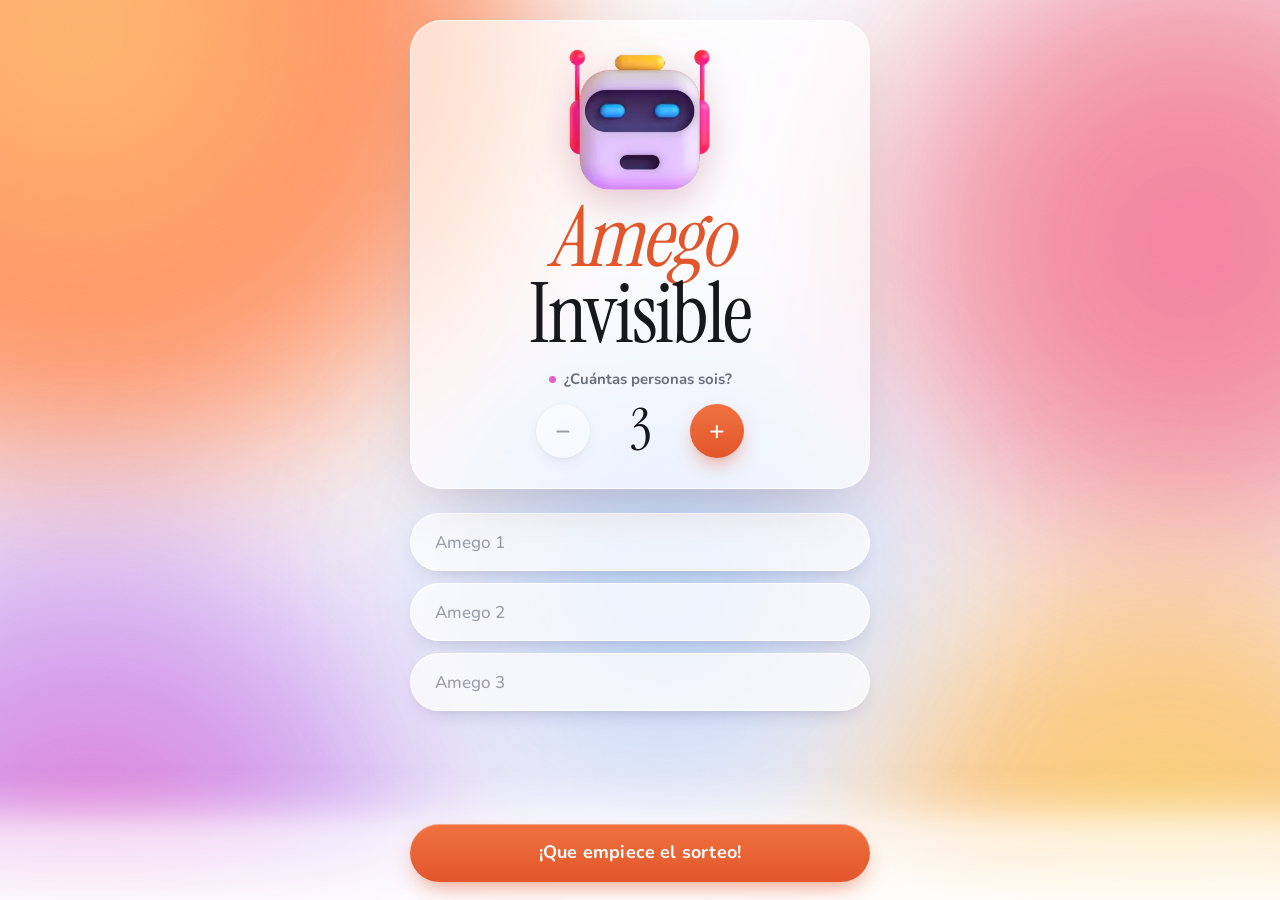
==== friend/index.html @ 46c5b3ec "Amego Invisible: el slider se activa un poco antes del final, etiqueta 'Desliza para descubrir' y da" ====
<!doctype html>
<html lang="es">
<head>
<meta charset="utf-8">
<meta name="viewport" content="width=device-width, initial-scale=1, viewport-fit=cover">
<meta name="theme-color" content="#f8f9fc">
<meta name="robots" content="noindex">
<title>Amego Invisible</title>
<link rel="icon" type="image/png" href="[data-uri]">
<link rel="apple-touch-icon" href="apple-touch-icon.png">
<style>
  /* Fuentes incrustadas: Instrument Serif (titulares) y Nunito (texto), licencia OFL */
@font-face{font-family:"Instrument Serif";font-style:normal;font-weight:400;font-display:swap;src:url([data-uri]) format("woff2");unicode-range:U+0000-00FF,U+0131,U+0152-0153,U+02BB-02BC,U+02C6,U+02DA,U+02DC,U+0304,U+0308,U+0329,U+2000-206F,U+20AC,U+2122,U+2191,U+2193,U+2212,U+2215,U+FEFF,U+FFFD}
@font-face{font-family:"Nunito";font-style:normal;font-weight:200 1000;font-display:swap;src:url([data-uri]) format("woff2");unicode-range:U+0000-00FF,U+0131,U+0152-0153,U+02BB-02BC,U+02C6,U+02DA,U+02DC,U+0304,U+0308,U+0329,U+2000-206F,U+20AC,U+2122,U+2191,U+2193,U+2212,U+2215,U+FEFF,U+FFFD}

  :root {
    --bg: #f8f9fc;
    --ink: #17181c;
    --muted: #6b6f7b;
    --line: #e4e6ee;
    --accent: #e2562b;        /* naranja coral: acción principal */
    --accent-2: #f0723f;
    --pink: #e45fc8;
    --display: "Instrument Serif", "Iowan Old Style", "Palatino Linotype", Georgia, serif;
    --font: "Nunito", -apple-system, BlinkMacSystemFont, "Segoe UI", Roboto, Arial, sans-serif;
    --glass: rgba(255,255,255,.66);
  }
  * { box-sizing: border-box; -webkit-tap-highlight-color: transparent; }
  html, body { margin: 0; height: 100%; }
  body {
    background: var(--bg); color: var(--ink);
    font-family: var(--font); font-size: 17px; line-height: 1.4;
    -webkit-font-smoothing: antialiased;
    -webkit-user-select: none; user-select: none; overscroll-behavior: none;
  }
  input { -webkit-user-select: text; user-select: text; }

  /* ---------- Aurora: degradados que se mueven despacio ---------- */
  .aurora { position: fixed; inset: 0; z-index: 0; overflow: hidden; pointer-events: none; background: var(--bg); }
  .blob { position: absolute; border-radius: 50%; filter: blur(70px); opacity: .85; will-change: transform; }
  .b1 { width: 70vmax; height: 70vmax; left: -22vmax; top: -26vmax; background: radial-gradient(circle at 40% 40%, #ffb457 0%, #ff7a45 45%, rgba(255,122,69,0) 70%); animation: drift1 26s ease-in-out infinite alternate; }
  .b2 { width: 62vmax; height: 62vmax; right: -24vmax; top: -12vmax; background: radial-gradient(circle at 50% 50%, #f65f87 0%, #f08a9a 40%, rgba(240,138,154,0) 70%); animation: drift2 32s ease-in-out infinite alternate; }
  .b3 { width: 66vmax; height: 66vmax; left: -26vmax; bottom: -30vmax; background: radial-gradient(circle at 50% 50%, #e45fc8 0%, #c79bf0 42%, rgba(199,155,240,0) 70%); animation: drift3 29s ease-in-out infinite alternate; }
  .b4 { width: 58vmax; height: 58vmax; right: -20vmax; bottom: -26vmax; background: radial-gradient(circle at 50% 50%, #f9d65c 0%, #fbb86a 40%, rgba(251,184,106,0) 70%); animation: drift4 35s ease-in-out infinite alternate; }
  .b5 { width: 48vmax; height: 48vmax; left: 28vw; top: 30vh; background: radial-gradient(circle at 50% 50%, rgba(143,193,242,.9) 0%, rgba(185,195,240,.55) 45%, rgba(185,195,240,0) 70%); animation: drift5 38s ease-in-out infinite alternate; }
  @keyframes drift1 { to { transform: translate(14vmax, 10vmax) scale(1.12) rotate(20deg); } }
  @keyframes drift2 { to { transform: translate(-16vmax, 14vmax) scale(.92) rotate(-25deg); } }
  @keyframes drift3 { to { transform: translate(18vmax, -12vmax) scale(1.1) rotate(30deg); } }
  @keyframes drift4 { to { transform: translate(-14vmax, -16vmax) scale(1.15) rotate(-18deg); } }
  @keyframes drift5 { 0% { transform: translate(-10vmax, -6vmax) scale(.9); } 100% { transform: translate(14vmax, 12vmax) scale(1.2); } }
  .grain { position: absolute; inset: 0; opacity: .22; mix-blend-mode: soft-light;
    background-image: url("data:image/svg+xml,%3Csvg xmlns='http://www.w3.org/2000/svg' width='180' height='180'%3E%3Cfilter id='n'%3E%3CfeTurbulence type='fractalNoise' baseFrequency='.9' numOctaves='2' stitchTiles='stitch'/%3E%3C/filter%3E%3Crect width='100%25' height='100%25' filter='url(%23n)'/%3E%3C/svg%3E"); }

  main {
    position: relative; z-index: 1;
    min-height: 100vh; min-height: 100dvh;
    display: flex; align-items: center; justify-content: center;
    padding: max(20px, env(safe-area-inset-top)) max(16px, env(safe-area-inset-right))
             max(20px, env(safe-area-inset-bottom)) max(16px, env(safe-area-inset-left));
  }
  main.top { align-items: flex-start; }
  .screen {
    width: 100%; max-width: 460px;
    display: flex; flex-direction: column; gap: 18px;
    animation: enter .45s ease both;
  }
  .screen[hidden] { display: none; }
  .center { text-align: center; align-items: center; }
  /* tarjeta de cristal que deja ver la aurora */
  #s-turn, #s-reveal, #s-done, #s-setup > .head {
    background: var(--glass); backdrop-filter: blur(22px) saturate(1.3); -webkit-backdrop-filter: blur(22px) saturate(1.3);
    border: 1px solid rgba(255,255,255,.85); border-radius: 32px;
    box-shadow: 0 20px 60px -24px rgba(120, 60, 60, .35);
    padding: 28px 22px;
  }
  #s-reveal { padding: 0; background: none; border: 0; box-shadow: none; backdrop-filter: none; -webkit-backdrop-filter: none; }
  #s-reveal > .screen { background: var(--glass); backdrop-filter: blur(22px) saturate(1.3); -webkit-backdrop-filter: blur(22px) saturate(1.3);
    border: 1px solid rgba(255,255,255,.85); border-radius: 32px; box-shadow: 0 20px 60px -24px rgba(120, 60, 60, .35); padding: 28px 22px; }
  #s-setup { padding-bottom: 130px; }
  #s-setup > .head { display: flex; flex-direction: column; align-items: center; gap: 12px; text-align: center; }
  @keyframes enter { from { opacity: 0; transform: translateY(12px); } to { opacity: 1; transform: none; } }

  h1, h2 { font-family: var(--display); font-weight: 400; margin: 0; letter-spacing: -.025em; overflow-wrap: anywhere; }
  h1 { font-size: clamp(54px, 17vw, 84px); line-height: .9; }
  h1 .hl { color: var(--accent); font-style: italic; }
  h1 > span { display: block; }
  /* Efecto glitch del titular (port del componente «Glitch Text», MIT) */
  .gl-wrap { position: relative; display: inline-grid; }
  .gl-layer { grid-area: 1 / 1; display: grid; }
  .gl-layer > span { grid-area: 1 / 1; }
  .gl-ghost { opacity: 0; pointer-events: none; user-select: none; }
  .sr-only { position: absolute; width: 1px; height: 1px; padding: 0; margin: -1px; overflow: hidden; clip: rect(0,0,0,0); white-space: nowrap; border: 0; }
  h2 { font-size: clamp(36px, 11vw, 52px); line-height: .98; }
  p { margin: 0; color: var(--muted); font-weight: 500; }
  .big-emoji { font-size: 60px; line-height: 1; }

  .mascot {
    width: clamp(120px, 34vw, 160px); height: auto; margin-bottom: -2px;
    pointer-events: none; -webkit-user-drag: none;
    filter: drop-shadow(0 14px 18px rgba(160, 50, 90, .25));
    animation: bob 3.2s ease-in-out infinite;
  }
  @keyframes bob { 0%, 100% { transform: translateY(0) rotate(-1.5deg); } 50% { transform: translateY(-6px) rotate(1.5deg); } }

  .turn-count { margin-top: -6px; font-size: 13px; font-weight: 600; letter-spacing: .04em; color: #9a9eab; }
  #turn-title strong { font-weight: 400; -webkit-text-stroke: .035em currentColor; }
  #turn-text strong { font-weight: 800; color: var(--ink); }
  /* Slider «desliza para descubrir» */
  .slide {
    --knob: 54px; --pad: 6px;
    position: relative; width: 100%; min-height: calc(var(--knob) + var(--pad) * 2); overflow: hidden;
    border-radius: 999px; user-select: none; -webkit-user-select: none;
    background: linear-gradient(180deg, var(--accent-2), var(--accent));
    box-shadow: 0 10px 24px -8px rgba(226, 86, 43, .65), inset 0 1px 0 rgba(255,255,255,.35);
    display: flex; align-items: center;
  }
  .slide-fill { position: absolute; left: 0; top: 0; bottom: 0; width: 0; border-radius: 999px; background: rgba(255,255,255,.22); pointer-events: none; }
  .slide-label {
    position: relative; flex: 1; text-align: center; color: #fff; font-weight: 700; font-size: 17px; line-height: 1.2;
    padding: 12px 18px 12px calc(var(--knob) + var(--pad) * 2 + 4px); pointer-events: none; overflow-wrap: anywhere;
  }
    .slide-label { padding-right: 62px; }
  /* flecha que se «dibuja» de izquierda a derecha, tipo cortinilla */
  .slide-arrow { position: absolute; right: 22px; top: 50%; margin-top: -8px; width: 30px; height: 16px; color: #fff; pointer-events: none; }
  .slide-arrow svg { display: block; animation: wipe 2s cubic-bezier(.65, 0, .35, 1) infinite; }
  @keyframes wipe {
    0%   { clip-path: inset(0 100% 0 0); }
    45%  { clip-path: inset(0 0 0 0); }
    72%  { clip-path: inset(0 0 0 0); }
    100% { clip-path: inset(0 0 0 100%); }
  }
  .slide.light { background: #fff; box-shadow: 0 10px 24px -12px rgba(30,30,60,.4), 0 0 0 1px rgba(255,255,255,.9); }
  .slide.light .slide-label { color: var(--ink); }
  .slide.light .slide-arrow { color: var(--accent); }
  .slide.light .slide-fill { background: rgba(226, 86, 43, .14); }
  .slide.light .slide-knob { background: linear-gradient(180deg, var(--accent-2), var(--accent)); box-shadow: 0 6px 14px -4px rgba(226, 86, 43, .6); }
  .slide-knob {
    position: absolute; left: var(--pad); top: var(--pad); width: var(--knob); height: var(--knob);
    border: 0; border-radius: 50%; background: rgba(255, 255, 255, .5); font-size: 28px; line-height: 1; padding: 0;
    display: flex; align-items: center; justify-content: center; cursor: grab; touch-action: none;
    box-shadow: 0 4px 12px -2px rgba(120, 40, 20, .45);
  }
  .slide.dragging .slide-knob { cursor: grabbing; }
  .slide-knob:focus-visible { outline: 3px solid #fff; outline-offset: 2px; }
  .slide-knob:disabled { opacity: .6; cursor: default; }
  .slide-knob.nudge { animation: nudge .5s ease; }
  @keyframes nudge { 0%, 100% { transform: translateX(0); } 40% { transform: translateX(18px); } }
  .kicker {
    display: inline-flex; align-items: center; gap: 8px; padding: 7px 16px;
    font-size: 14px; font-weight: 700; letter-spacing: .02em;
    color: var(--accent); background: rgba(255,255,255,.7);
    border: 1.5px solid var(--accent); border-radius: 999px;
  }
  .kicker::before { content: ""; width: 7px; height: 7px; border-radius: 50%; background: var(--accent); }

  .btn {
    appearance: none; border: 0; cursor: pointer; width: 100%;
    min-height: 58px; padding: 14px 26px; border-radius: 999px;
    background: linear-gradient(180deg, var(--accent-2), var(--accent)); color: #fff;
    font: inherit; font-weight: 700; font-size: 18px; letter-spacing: .01em;
    box-shadow: 0 10px 24px -8px rgba(226, 86, 43, .65), inset 0 1px 0 rgba(255,255,255,.35);
    transition: transform .15s ease, box-shadow .15s ease, opacity .2s ease;
    overflow-wrap: anywhere;
  }
  .btn:active { transform: scale(.97); box-shadow: 0 4px 12px -6px rgba(226, 86, 43, .7); }
  .btn:disabled { opacity: .55; cursor: default; transform: none; }
  .btn.dark { background: #fff; color: var(--ink); box-shadow: 0 10px 24px -12px rgba(30,30,60,.4); }

  /* Cabecera: selector de personas */
  .count-label { margin-top: 6px; font-size: 15px; font-weight: 700; color: var(--muted); display: inline-flex; align-items: center; gap: 8px; }
  .count-label::before { content: ""; width: 7px; height: 7px; border-radius: 50%; background: var(--pink); }
  .ctrl { display: flex; align-items: center; justify-content: center; gap: 22px; }
  .ctrl button {
    width: 54px; height: 54px; border-radius: 50%; border: 0; cursor: pointer;
    background: #fff; color: var(--ink); font: inherit; font-size: 26px; font-weight: 600; line-height: 1;
    box-shadow: 0 8px 20px -10px rgba(30,30,60,.45), 0 0 0 1px var(--line);
    transition: transform .12s, box-shadow .12s, opacity .2s;
  }
  .ctrl button#plus { background: linear-gradient(180deg, var(--accent-2), var(--accent)); color: #fff; box-shadow: 0 10px 22px -8px rgba(226,86,43,.7); }
  .ctrl button:active { transform: scale(.92); }
  .ctrl button:disabled { opacity: .4; }
  .ctrl output { min-width: 56px; text-align: center; font-family: var(--display); font-size: 58px; line-height: 1; letter-spacing: -.02em; }

  .names { margin-top: 6px; display: flex; flex-direction: column; gap: 12px; }
  .names input {
    width: 100%; height: 58px; padding: 0 24px;
    border: 1.5px solid rgba(255,255,255,.9); border-radius: 999px;
    background: rgba(255,255,255,.72); color: var(--ink); font: inherit; font-size: 17px; font-weight: 600;
    box-shadow: 0 8px 22px -14px rgba(60,40,90,.45);
    outline: none; transition: box-shadow .2s, border-color .2s, background .2s;
  }
  .names input::placeholder { color: #9a9eab; font-weight: 500; }
  .names input:focus { background: #fff; border-color: var(--accent); box-shadow: 0 0 0 4px rgba(226,86,43,.16), 0 10px 26px -14px rgba(226,86,43,.5); }
  .names input.bad { border-color: #e23d5a; box-shadow: 0 0 0 4px rgba(226,61,90,.16); }
  .error { min-height: 22px; color: #d63a55; font-size: 15px; font-weight: 700; text-align: center; text-shadow: 0 1px 8px rgba(255,255,255,.9); }

  .dock {
    position: fixed; left: 0; right: 0; bottom: 0; z-index: 5;
    display: flex; flex-direction: column; align-items: center; gap: 6px;
    padding: 44px max(16px, env(safe-area-inset-right)) max(18px, env(safe-area-inset-bottom)) max(16px, env(safe-area-inset-left));
    pointer-events: none;
  }
  /* fondo blanco fundido, discreto, detrás del botón */
  .dock::before {
    content: ""; position: absolute; inset: 0; z-index: -1; pointer-events: none;
    background: linear-gradient(to top, rgba(248,249,252,.94) 0%, rgba(248,249,252,.8) 38%, rgba(248,249,252,0) 100%);
    -webkit-backdrop-filter: blur(10px); backdrop-filter: blur(10px);
    -webkit-mask-image: linear-gradient(to top, #000 45%, transparent 100%); mask-image: linear-gradient(to top, #000 45%, transparent 100%);
  }
  .dock[hidden] { display: none; }
  /* Fondo blanco fundido, discreto, detrás del botón fijo */
  .dock { padding-top: 34px; }
  .dock::before {
    content: ""; position: absolute; inset: 0; z-index: -1; pointer-events: none;
    background: linear-gradient(to top, rgba(255,255,255,.92) 0%, rgba(255,255,255,.7) 45%, rgba(255,255,255,0) 100%);
    -webkit-backdrop-filter: blur(8px); backdrop-filter: blur(8px);
    -webkit-mask-image: linear-gradient(to top, #000 55%, transparent 100%); mask-image: linear-gradient(to top, #000 55%, transparent 100%);
  }
  .dock > * { pointer-events: auto; width: 100%; max-width: 460px; }

  /* Dado y resultado */
  .dice { font-size: 84px; line-height: 1; display: inline-block; }
  .dice.roll { animation: roll .55s linear infinite; }
  @keyframes roll { 0% { transform: rotate(0) scale(1); } 50% { transform: rotate(180deg) scale(1.12); } 100% { transform: rotate(360deg) scale(1); } }
  .shuffle { font-family: var(--display); font-size: clamp(40px, 12vw, 56px); line-height: 1; color: var(--muted); min-height: 1.1em; overflow-wrap: anywhere; }
  .result-name {
    font-family: var(--display); font-weight: 400; letter-spacing: -.03em;
    font-size: clamp(64px, 21vw, 110px); line-height: .95;
    overflow-wrap: anywhere; padding: 10px 4px; width: 100%;
    background: linear-gradient(100deg, #ff7a45, #f65f87 45%, #c06bea); -webkit-background-clip: text; background-clip: text; -webkit-text-fill-color: transparent;
    animation: pop .6s cubic-bezier(.2, 1.3, .4, 1) both;
  }
  .result-name.long { font-size: clamp(48px, 15vw, 78px); }
  .result-name.xlong { font-size: clamp(36px, 11vw, 54px); }
  @keyframes pop { from { opacity: 0; transform: scale(.8); filter: blur(8px); } to { opacity: 1; transform: none; filter: none; } }
  #result-lead { color: var(--ink); font-size: 19px; font-weight: 500; }
  #result-lead strong { font-weight: 800; }
  .secret {
    display: inline-block; padding: 12px 20px; border-radius: 999px; font-weight: 700; color: #c23fa6;
    border: 1.5px solid var(--pink); background: rgba(255,255,255,.6);
  }

  .progress { display: flex; gap: 8px; justify-content: center; flex-wrap: wrap; }
  .progress i { width: 9px; height: 9px; border-radius: 50%; background: rgba(23,24,28,.14); }
  .progress i.on { background: var(--accent); }

  @media (min-width: 700px) { body { font-size: 18px; } }
  @media (max-height: 560px) { .big-emoji { font-size: 44px; } .dice { font-size: 60px; } .screen { gap: 12px; } }
  @media (prefers-reduced-motion: reduce) {
    .screen, .result-name { animation: none; }
    .blob, .mascot, .slide-knob.nudge, .slide-arrow svg { animation: none; }
    .dice.roll { animation-duration: 1.6s; }
  }
</style>

</head>
<body>
<div class="aurora" aria-hidden="true"><i class="blob b1"></i><i class="blob b2"></i><i class="blob b3"></i><i class="blob b4"></i><i class="blob b5"></i><div class="grain"></div></div>
<main>

  <!-- 1. Configuración -->
  <section id="s-setup" class="screen">
    <div class="head">
      <img class="mascot" id="mascot" alt="" width="255" height="225" src="[data-uri]" data-static="[data-uri]">
      <h1 id="title"><span class="w1 hl">Amego</span><span class="w2">Invisible</span></h1>
      <div class="count-label">¿Cuántas personas sois?</div>
      <div class="ctrl">
        <button type="button" id="minus" aria-label="Quitar un participante">−</button>
        <output id="count" aria-live="polite">3</output>
        <button type="button" id="plus" aria-label="Añadir un participante">+</button>
      </div>
    </div>

    <div id="form" class="screen" role="group" aria-label="Participantes" style="animation:none;max-width:none;gap:14px">
      <div class="names" id="names"></div>
    </div>
  </section>

  <!-- 2. Turno -->
  <section id="s-turn" class="screen center" hidden>
    <h2 id="turn-title"></h2>
    <p id="turn-text"></p>
    <div class="slide" id="roll" role="group" aria-label="Deslizar para descubrir">
      <div class="slide-fill"></div>
      <span class="slide-label" id="roll-label"></span>
      <span class="slide-arrow" aria-hidden="true"><svg viewBox="0 0 30 16" width="30" height="16" fill="none" stroke="currentColor" stroke-width="2.4" stroke-linecap="round" stroke-linejoin="round"><path d="M2 8h25M20 2l7 6-7 6"/></svg></span>
      <button type="button" class="slide-knob" id="knob" aria-label="Deslizar hacia la derecha para descubrir">🎲</button>
    </div>
    <div class="progress" id="progress" aria-hidden="true"></div>
    <div class="turn-count" id="turn-count"></div>
  </section>

  <!-- 3. Descubrimiento -->
  <section id="s-reveal" class="screen center" hidden>
    <div id="rolling" class="screen center" style="animation:none;max-width:none">
      <div class="dice roll">🎲</div>
      <div class="shuffle" id="shuffle" aria-hidden="true"></div>
    </div>
    <div id="result" class="screen center" style="animation:none;max-width:none" hidden>
      <p id="result-lead"></p>
      <div class="result-name" id="result-name"></div>
      <div class="secret">¡Es un secreto! 🤫 No se lo digas a nadie.</div>
      <div class="slide light" id="hide" role="group" aria-label="Deslizar para ocultar el resultado">
        <div class="slide-fill"></div>
        <span class="slide-label">Ocultar resultado</span>
        <span class="slide-arrow" aria-hidden="true"><svg viewBox="0 0 30 16" width="30" height="16" fill="none" stroke="currentColor" stroke-width="2.4" stroke-linecap="round" stroke-linejoin="round"><path d="M2 8h25M20 2l7 6-7 6"/></svg></span>
        <button type="button" class="slide-knob" id="knob-hide" aria-label="Deslizar hacia la derecha para ocultar el resultado">🔒</button>
      </div>
    </div>
  </section>

  <!-- 5. Fin -->
  <section id="s-done" class="screen center" hidden>
    <div class="big-emoji">🎉</div>
    <h2>¡Amego Invisible organizado!</h2>
    <p>Todos tienen ya a quién hacer su regalo.</p>
    <p>Ahora solo queda mantener el secreto y preparar los regalos.</p>
    <button class="btn" id="again" type="button">Crear otro sorteo</button>
  </section>

</main>

<!-- Botón fijo: fuera de las pantallas animadas para que position:fixed funcione -->
<div class="dock" id="dock">
  <div class="error" id="error" role="alert"></div>
  <button class="btn" type="button" id="go">¡Que empiece el sorteo!</button>
</div>

<script>
(() => {
  'use strict';

  /* <algo> */
  // Entero uniforme en [0, n) con crypto.getRandomValues (rejection sampling, sin sesgo de módulo).
  function randInt(n) {
    const buf = new Uint32Array(1);
    const limit = Math.floor(0x100000000 / n) * n;
    do { crypto.getRandomValues(buf); } while (buf[0] >= limit);
    return buf[0] % n;
  }
  // Fisher-Yates con aleatoriedad segura.
  function shuffle(arr) {
    for (let i = arr.length - 1; i > 0; i--) {
      const j = randInt(i + 1);
      [arr[i], arr[j]] = [arr[j], arr[i]];
    }
    return arr;
  }
  // Permutación sin puntos fijos, uniforme sobre todos los desarreglos:
  // se genera una permutación uniforme y se repite si alguien se queda consigo mismo (~e intentos de media).
  function derangement(n) {
    const p = Array.from({ length: n }, (_, i) => i);
    for (;;) {
      shuffle(p);
      if (p.every((v, i) => v !== i)) return p;
    }
  }
  /* </algo> */

  const $ = (id) => document.getElementById(id);
  const MIN = 3, MAX = 30, MAXLEN = 30;
  const screens = ['s-setup', 's-turn', 's-reveal', 's-done'];

  // Estado solo en memoria.
  let names = [];          // nombres en orden de introducción
  let assign = null;       // assign[i] = índice de a quién regala i
  let turn = 0;            // participante actual
  let phase = 'setup';     // setup | turn | rolling | result | done
  let timer = null, cycle = null;
  let draft = ['', '', ''];
  let readyAt = 0;         // evita que un doble toque en «Ocultar» active el dado del siguiente

  function show(id) {
    screens.forEach((s) => { $(s).hidden = s !== id; });
    $('dock').hidden = id !== 's-setup';
    document.querySelector('main').classList.toggle('top', id === 's-setup');
  }

  /* ---------- Configuración ---------- */
  function renderInputs() {
    const box = $('names');
    box.textContent = '';
    draft.forEach((v, i) => {
      const inp = document.createElement('input');
      inp.type = 'text'; inp.value = v; inp.maxLength = MAXLEN;
      inp.placeholder = 'Amego ' + (i + 1);
      inp.setAttribute('aria-label', 'Nombre del participante ' + (i + 1));
      // Sin <form> y con todas las señales de «no autocompletar», para que Chrome/Android no muestre
      // la barra de contraseñas, tarjetas y direcciones sobre el teclado.
      inp.name = 'amego-' + (i + 1);
      inp.setAttribute('autocomplete', 'off');
      inp.setAttribute('autocorrect', 'off');
      inp.setAttribute('aria-autocomplete', 'none');
      inp.setAttribute('data-lpignore', 'true');
      inp.setAttribute('data-1p-ignore', 'true');
      inp.setAttribute('data-bwignore', 'true');
      inp.setAttribute('data-form-type', 'other');
      inp.autocapitalize = 'words'; inp.spellcheck = false;
      inp.enterKeyHint = i === draft.length - 1 ? 'done' : 'next';
      inp.addEventListener('input', () => {
        draft[i] = inp.value; inp.classList.remove('bad'); $('error').textContent = '';
      });
      inp.addEventListener('keydown', (e) => {
        if (e.key === 'Enter') {
          e.preventDefault();
          if (i < draft.length - 1) box.children[i + 1].focus(); else start(e);
        }
      });
      box.appendChild(inp);
    });
    $('count').textContent = draft.length;
    $('minus').disabled = draft.length <= MIN;
    $('plus').disabled = draft.length >= MAX;
  }
  function resize(delta) {
    const n = Math.min(MAX, Math.max(MIN, draft.length + delta));
    if (n === draft.length) return;
    if (n > draft.length) { while (draft.length < n) draft.push(''); }
    else draft.length = n;
    renderInputs();
  }
  const norm = (s) => s.normalize('NFC').trim().replace(/\s+/g, ' ');
  // Mayúscula inicial en cada palabra del nombre («juan» → «Juan», «maría josé» → «María José»).
  const cap = (s) => s.replace(/(^|\s)(\S)/gu, (_, sp, ch) => sp + ch.toLocaleUpperCase('es'));
  const key = (s) => norm(s).toLocaleLowerCase('es');

  function validate() {
    const inputs = [...$('names').children];
    inputs.forEach((i) => i.classList.remove('bad'));
    if (draft.length < MIN) return 'Se necesitan al menos 3 participantes.';
    const empty = draft.findIndex((v) => !norm(v));
    if (empty >= 0) { inputs[empty].classList.add('bad'); inputs[empty].focus(); return 'Falta algún nombre.'; }
    const seen = new Map();
    for (let i = 0; i < draft.length; i++) {
      const k = key(draft[i]);
      if (seen.has(k)) {
        inputs[i].classList.add('bad'); inputs[seen.get(k)].classList.add('bad'); inputs[i].focus();
        return 'Hay nombres repetidos: «' + norm(draft[i]) + '».';
      }
      seen.set(k, i);
    }
    return '';
  }

  function start(e) {
    if (e && e.preventDefault) e.preventDefault();
    if (phase !== 'setup') return;
    const err = validate();
    $('error').textContent = err;
    if (err) return;
    names = draft.map((v) => cap(norm(v)));
    assign = derangement(names.length);   // todo el sorteo se decide aquí, una sola vez
    turn = 0;
    document.activeElement && document.activeElement.blur();
    showTurn();
  }

  /* ---------- Turnos ---------- */
  function showTurn() {
    phase = 'turn';
    const n = names.length, name = names[turn];
    $('turn-count').textContent = 'Turno ' + (turn + 1) + ' de ' + n;
    // El nombre va en negrita; se construye con nodos de texto (nunca innerHTML) por ser texto escrito por el usuario.
    const strong = (n) => { const b = document.createElement('strong'); b.textContent = n; return b; };
    $('turn-title').replaceChildren(turn === 0 ? 'Es el turno de ' : 'Ahora le toca a ', strong(name));
    $('turn-text').replaceChildren(
      'Pásale el móvil a ', strong(name),
      turn === 0 ? ' para que descubra a quién tiene que hacer su regalo.' : '.'
    );
    const label = $('roll-label');
    label.textContent = 'Desliza para descubrir';
    rollSlider.reset();
    readyAt = Date.now() + 700;
    const p = $('progress'); p.textContent = '';
    for (let i = 0; i < n; i++) { const d = document.createElement('i'); if (i <= turn) d.className = 'on'; p.appendChild(d); }
    clearResult();
    show('s-turn');
    window.scrollTo(0, 0);
  }

  function clearResult() {
    clearTimeout(timer); clearInterval(cycle); timer = cycle = null;
    $('result-name').textContent = '';
    $('result-name').className = 'result-name';
    $('result-lead').textContent = '';
    $('shuffle').textContent = '';
    $('result').hidden = true;
    $('rolling').hidden = false;
  }

  /* ---------- Slider reutilizable: desliza el tirador hacia la derecha para confirmar ---------- */
  function makeSlider(track, knob, onDone) {
    const fill = track.querySelector('.slide-fill'), label = track.querySelector('.slide-label'), arrow = track.querySelector('.slide-arrow');
    let drag = null;
    const maxX = () => Math.max(1, track.clientWidth - knob.offsetWidth - 12);
    function setX(x, animate) {
      const tr = animate ? '.25s ease' : 'none';
      knob.style.transition = animate ? 'transform .25s ease' : 'none';
      fill.style.transition = animate ? 'width .25s ease' : 'none';
      label.style.transition = arrow.style.transition = animate ? 'opacity .25s ease' : 'none';
      knob.style.transform = 'translateX(' + x + 'px)';
      fill.style.width = x > 0 ? (x + knob.offsetWidth + 6) + 'px' : '0';
      label.style.opacity = arrow.style.opacity = String(Math.max(0, 1 - (x / maxX()) * 1.6));
    }
    function reset() { drag = null; track.classList.remove('dragging'); knob.disabled = false; setX(0, false); }
    function finish() { setX(maxX(), true); if (!onDone()) setTimeout(() => setX(0, true), 200); }
    knob.addEventListener('pointerdown', (e) => {
      if (knob.disabled) return;
      drag = { x0: e.clientX, x: 0 };
      try { knob.setPointerCapture(e.pointerId); } catch (_) {}
      track.classList.add('dragging'); setX(0, false);
    });
    knob.addEventListener('pointermove', (e) => {
      if (!drag) return;
      drag.x = Math.min(maxX(), Math.max(0, e.clientX - drag.x0));
      setX(drag.x, false);
      // Un pelín antes del final ya cuenta: se activa sin esperar a soltar el dedo.
      if (drag.x >= maxX() - 14) {
        drag = null; track.classList.remove('dragging');
        try { knob.releasePointerCapture(e.pointerId); } catch (_) {}
        finish();
      }
    });
    const end = () => {
      if (!drag) return;
      const x = drag.x; drag = null; track.classList.remove('dragging');
      if (x >= maxX() * 0.85) finish();
      else {
        setX(0, true);
        if (x < 6) { knob.classList.remove('nudge'); void knob.offsetWidth; knob.classList.add('nudge'); }  // toque sin arrastrar: pista visual
      }
    };
    knob.addEventListener('pointerup', end);
    knob.addEventListener('pointercancel', end);
    knob.addEventListener('keydown', (e) => {
      if (['Enter', ' ', 'ArrowRight'].includes(e.key)) { e.preventDefault(); finish(); }
    });
    window.addEventListener('resize', () => { if (!drag) setX(0, false); });
    return { reset };
  }
  // «Descubrir»: solo cuenta si estamos en la pantalla de turno y ha pasado el bloqueo anti doble toque.
  const rollSlider = makeSlider($('roll'), $('knob'), () => {
    if (Date.now() < readyAt || phase !== 'turn') return false;
    roll(); return true;
  });
  // «Ocultar resultado»
  const hideSlider = makeSlider($('hide'), $('knob-hide'), () => {
    if (phase !== 'result') return false;
    hideResult(); return true;
  });

  function roll() {
    if (phase !== 'turn' || Date.now() < readyAt) return;   // ignora pulsaciones repetidas
    phase = 'rolling';
    $('knob').disabled = true;
    $('result').hidden = true; $('rolling').hidden = false;
    show('s-reveal');
    const sh = $('shuffle');
    const tick = () => { sh.textContent = names[randInt(names.length)]; };
    tick(); cycle = setInterval(tick, 90);
    timer = setTimeout(reveal, 1500);
  }

  function reveal() {
    clearInterval(cycle); cycle = null;
    if (phase !== 'rolling') return;
    phase = 'result';
    const target = names[assign[turn]];     // resultado ya fijado en el sorteo
    const who = document.createElement('strong'); who.textContent = names[turn];
    $('result-lead').replaceChildren(who, ', te toca regalar a…');
    hideSlider.reset();
    const out = $('result-name');
    out.textContent = target;
    if (target.length > 16) out.classList.add('xlong');
    else if (target.length > 8) out.classList.add('long');
    $('rolling').hidden = true; $('result').hidden = false;
  }

  function hideResult() {
    if (phase !== 'result') return;        // evita doble pulsación
    clearResult();
    if (turn + 1 < names.length) { turn++; showTurn(); } else finish();
  }

  // Si se pierde la visibilidad con un resultado a la vista, se oculta y se vuelve a la pantalla neutra
  // del mismo turno (el resultado sigue siendo el mismo al volver a pulsar el dado).
  function privacyGuard() {
    if (phase === 'result' || phase === 'rolling') showTurn();
  }

  function finish() {
    phase = 'done';
    assign = null; names = [];             // ya no hace falta nada en memoria
    show('s-done');
  }

  function reset() {
    if (phase !== 'done') return;
    phase = 'setup';
    draft = ['', '', ''];
    $('error').textContent = '';
    renderInputs();
    show('s-setup');
    window.scrollTo(0, 0);
  }

  /* ---------- Eventos ---------- */
  $('minus').addEventListener('click', () => resize(-1));
  $('plus').addEventListener('click', () => resize(1));
  $('go').addEventListener('click', start);
  $('again').addEventListener('click', reset);

  document.addEventListener('visibilitychange', () => { if (document.hidden) privacyGuard(); });
  window.addEventListener('pagehide', privacyGuard);
  window.addEventListener('blur', privacyGuard);

  // Botón «Atrás»: se neutraliza para que no se pueda volver a ver nada.
  history.replaceState({ ai: 0 }, '', location.href);
  history.pushState({ ai: 1 }, '', location.href);
  window.addEventListener('popstate', () => {
    history.pushState({ ai: 1 }, '', location.href);
    privacyGuard();
  });
  // Si la página vuelve desde la caché del navegador (bfcache), se reinicia limpia.
  window.addEventListener('pageshow', (e) => { if (e.persisted) location.reload(); });
  draft = ['', '', ''];

  const refit = () => {};

  // Con «reducir movimiento» se usa el fotograma fijo en lugar del WebP animado.
  if (window.matchMedia && matchMedia('(prefers-reduced-motion: reduce)').matches) {
    const m = $('mascot'); m.src = m.dataset.static;
  }


  /* ---------- Glitch del titular (port a JS del componente «Glitch Text», MIT) ---------- */
  function glitchText(root, { shift = 0.12, split = 2, bands = 4, frames = 6, frame = 55 } = {}) {
    const text = root.textContent;
    root.textContent = '';
    const sr = document.createElement('span'); sr.className = 'sr-only'; sr.textContent = text;
    const wrap = document.createElement('span'); wrap.className = 'gl-wrap'; wrap.setAttribute('aria-hidden', 'true');
    const layer = (kind, ghost, color) => {
      const l = document.createElement('span');
      l.className = 'gl-layer' + (ghost ? ' gl-ghost' : ''); l.dataset.layer = kind;
      if (color) l.style.color = color;
      const t = document.createElement('span'); t.textContent = text; l.appendChild(t);
      wrap.appendChild(l); return l;
    };
    const chan = [layer('channel', true, 'oklch(0.63 0.24 25)'), layer('channel', true, 'oklch(0.78 0.14 205)')];
    const base = layer('base', false);
    const bandEls = Array.from({ length: 5 }, () => layer('band', true));
    root.append(sr, wrap);

    const rnd = (n) => Math.round(n * 1000) / 1000;
    const held = (fr) => [...fr.map((k, i) => ({ ...k, offset: i / fr.length, easing: 'steps(1, end)' })), { ...fr[fr.length - 1], offset: 1 }];
    const jump = (max) => Math.random() < 0.3 ? 0 : rnd((Math.random() < 0.5 ? -1 : 1) * (0.25 + 0.75 * Math.random()) * max);
    let anims = [], running = false;
    const stop = () => { anims.forEach((a) => a.cancel()); anims = []; running = false; };

    function burst() {
      stop();
      const opts = { duration: frames * frame, fill: 'none' };
      const run = (el, fr) => anims.push(el.animate(held(fr), opts));
      run(base, [{ opacity: 0 }]);
      const w = Array.from({ length: bands }, () => 0.55 + Math.random());
      const tot = w.reduce((a, b) => a + b, 0);
      const cuts = [0]; w.forEach((x) => cuts.push(rnd(cuts[cuts.length - 1] + (x / tot) * 100)));
      const mover = Math.floor(Math.random() * bands);
      bandEls.forEach((band, i) => {
        if (i >= bands) return;
        const top = i === 0 ? -50 : cuts[i];
        const bottom = i === bands - 1 ? -50 : rnd(100 - cuts[i + 1]);
        band.style.clipPath = `inset(${top}% -25% ${bottom}% -25%)`;
        const path = Array.from({ length: frames }, (_, f) => {
          if (f === frames - 1) return 0;
          const x = jump(shift);
          return f === 0 && i === mover && x === 0 ? rnd(shift * 0.6) : x;
        });
        run(band, path.map((x) => ({ opacity: 1, transform: `translate3d(${x}em, 0, 0)` })));
      });
      const offs = Array.from({ length: frames }, () => Math.max(1, Math.ceil(Math.random() * split)));
      chan.forEach((c, k) => run(c, offs.map((d, f) => ({ opacity: f === frames - 1 ? 0 : 1, transform: `translate3d(${(k === 0 ? -1 : 1) * d}px, 0, 0)` }))));
      running = true;
      anims[anims.length - 1].onfinish = () => { anims = []; running = false; };
    }

    const reduced = () => window.matchMedia && matchMedia('(prefers-reduced-motion: reduce)').matches;
    // Una ráfaga cada 4-9 s mientras el titular está en pantalla y la pestaña visible.
    let visible = false, timer;
    const schedule = (delay) => {
      clearTimeout(timer);
      timer = setTimeout(() => {
        if (!(document.hidden || running || reduced())) burst();
        schedule(4000 + Math.random() * 5000);
      }, delay);
    };
    const update = () => {
      if (visible && !document.hidden) { if (timer === undefined) schedule(1200); }
      else { clearTimeout(timer); timer = undefined; }
    };
    if ('IntersectionObserver' in window) {
      new IntersectionObserver(([e]) => { visible = !!(e && e.isIntersecting); update(); }).observe(wrap);
    }
    document.addEventListener('visibilitychange', update);
    // Un toque sobre el titular también lanza una ráfaga.
    root.addEventListener('pointerdown', () => { if (!(running || reduced())) burst(); });
    return { burst };
  }
  document.querySelectorAll('#title > span').forEach((el) => glitchText(el));

  renderInputs();
  show('s-setup');
})();
</script>
</body>
</html>
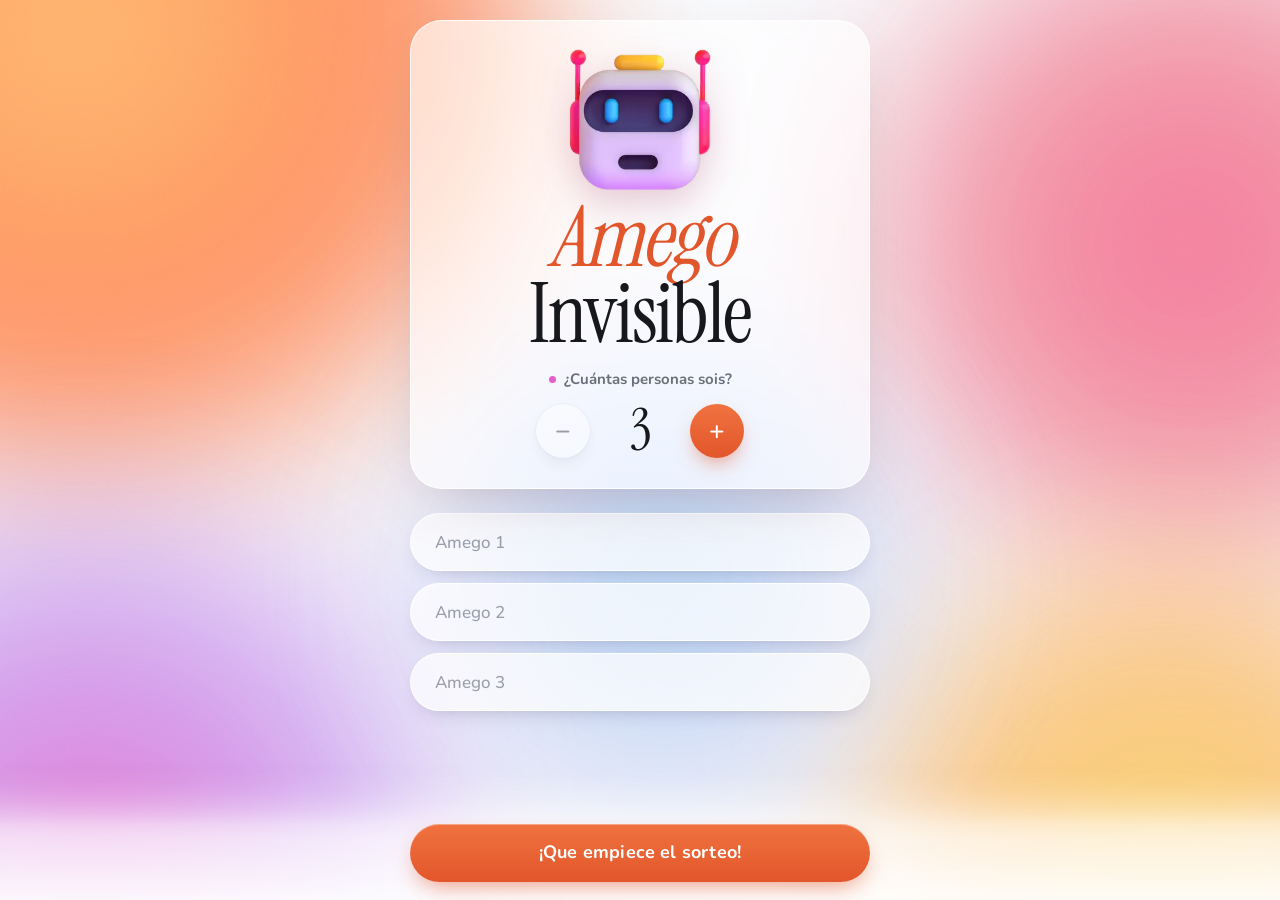
==== commit 9cb0b43b: "Amego Invisible: opacidades, aviso del secreto, padding, confeti animado y Volver a empezar Co-Autho" ====
--- a/friend/index.html
+++ b/friend/index.html
@@ -76,6 +76,7 @@
   #s-reveal { padding: 0; background: none; border: 0; box-shadow: none; backdrop-filter: none; -webkit-backdrop-filter: none; }
   #s-reveal > .screen { background: var(--glass); backdrop-filter: blur(22px) saturate(1.3); -webkit-backdrop-filter: blur(22px) saturate(1.3);
     border: 1px solid rgba(255,255,255,.85); border-radius: 32px; box-shadow: 0 20px 60px -24px rgba(120, 60, 60, .35); padding: 28px 22px; }
+  #s-turn { padding: 44px 22px; }
   #s-setup { padding-bottom: 130px; }
   #s-setup > .head { display: flex; flex-direction: column; align-items: center; gap: 12px; text-align: center; }
   @keyframes enter { from { opacity: 0; transform: translateY(12px); } to { opacity: 1; transform: none; } }
@@ -92,6 +93,7 @@
   .sr-only { position: absolute; width: 1px; height: 1px; padding: 0; margin: -1px; overflow: hidden; clip: rect(0,0,0,0); white-space: nowrap; border: 0; }
   h2 { font-size: clamp(36px, 11vw, 52px); line-height: .98; }
   p { margin: 0; color: var(--muted); font-weight: 500; }
+  .party { width: clamp(130px, 40vw, 170px); height: auto; pointer-events: none; -webkit-user-drag: none; }
   .big-emoji { font-size: 60px; line-height: 1; }
 
   .mascot {
@@ -104,7 +106,7 @@
 
   .turn-count { margin-top: -6px; font-size: 13px; font-weight: 600; letter-spacing: .04em; color: #9a9eab; }
   #turn-title strong { font-weight: 400; -webkit-text-stroke: .035em currentColor; }
-  #turn-text strong { font-weight: 800; color: var(--ink); }
+  #turn-text strong { font-weight: inherit; color: inherit; }
   /* Slider «desliza para descubrir» */
   .slide {
     --knob: 54px; --pad: 6px;
@@ -133,10 +135,10 @@
   .slide.light .slide-label { color: var(--ink); }
   .slide.light .slide-arrow { color: var(--accent); }
   .slide.light .slide-fill { background: rgba(226, 86, 43, .14); }
-  .slide.light .slide-knob { background: linear-gradient(180deg, var(--accent-2), var(--accent)); box-shadow: 0 6px 14px -4px rgba(226, 86, 43, .6); }
+  .slide.light .slide-knob { background: rgba(226, 86, 43, .2); box-shadow: none; }
   .slide-knob {
     position: absolute; left: var(--pad); top: var(--pad); width: var(--knob); height: var(--knob);
-    border: 0; border-radius: 50%; background: rgba(255, 255, 255, .5); font-size: 28px; line-height: 1; padding: 0;
+    border: 0; border-radius: 50%; background: rgba(255, 255, 255, .8); font-size: 28px; line-height: 1; padding: 0;
     display: flex; align-items: center; justify-content: center; cursor: grab; touch-action: none;
     box-shadow: 0 4px 12px -2px rgba(120, 40, 20, .45);
   }
@@ -235,9 +237,14 @@
   @keyframes pop { from { opacity: 0; transform: scale(.8); filter: blur(8px); } to { opacity: 1; transform: none; filter: none; } }
   #result-lead { color: var(--ink); font-size: 19px; font-weight: 500; }
   #result-lead strong { font-weight: 800; }
+  .restart {
+    appearance: none; background: none; border: 0; padding: 8px 12px; margin-top: 2px; cursor: pointer;
+    font: inherit; font-size: 13px; font-weight: 600; color: #9a9eab; text-decoration: underline; text-underline-offset: 3px;
+  }
+  .restart.confirm { color: #d63a55; }
   .secret {
-    display: inline-block; padding: 12px 20px; border-radius: 999px; font-weight: 700; color: #c23fa6;
-    border: 1.5px solid var(--pink); background: rgba(255,255,255,.6);
+    display: block; width: 100%; padding: 14px 20px; border-radius: 16px; font-weight: 700; color: #c23fa6;
+    background: #fff; border: 0;
   }
 
   .progress { display: flex; gap: 8px; justify-content: center; flex-wrap: wrap; }
@@ -288,6 +295,7 @@
     </div>
     <div class="progress" id="progress" aria-hidden="true"></div>
     <div class="turn-count" id="turn-count"></div>
+    <button type="button" class="restart">Volver a empezar</button>
   </section>
 
   <!-- 3. Descubrimiento -->
@@ -306,12 +314,13 @@
         <span class="slide-arrow" aria-hidden="true"><svg viewBox="0 0 30 16" width="30" height="16" fill="none" stroke="currentColor" stroke-width="2.4" stroke-linecap="round" stroke-linejoin="round"><path d="M2 8h25M20 2l7 6-7 6"/></svg></span>
         <button type="button" class="slide-knob" id="knob-hide" aria-label="Deslizar hacia la derecha para ocultar el resultado">🔒</button>
       </div>
+      <button type="button" class="restart">Volver a empezar</button>
     </div>
   </section>
 
   <!-- 5. Fin -->
   <section id="s-done" class="screen center" hidden>
-    <div class="big-emoji">🎉</div>
+    <img class="party" id="party" alt="" width="248" height="246" src="[data-uri]" data-static="[data-uri]">
     <h2>¡Amego Invisible organizado!</h2>
     <p>Todos tienen ya a quién hacer su regalo.</p>
     <p>Ahora solo queda mantener el secreto y preparar los regalos.</p>
@@ -594,8 +603,10 @@
     show('s-done');
   }
 
-  function reset() {
-    if (phase !== 'done') return;
+  // Vuelve a la primera pantalla y borra todo el sorteo de la memoria.
+  function resetAll() {
+    clearResult();
+    assign = null; names = []; turn = 0;
     phase = 'setup';
     draft = ['', '', ''];
     $('error').textContent = '';
@@ -603,12 +614,26 @@
     show('s-setup');
     window.scrollTo(0, 0);
   }
+  function reset() { if (phase === 'done') resetAll(); }
 
   /* ---------- Eventos ---------- */
   $('minus').addEventListener('click', () => resize(-1));
   $('plus').addEventListener('click', () => resize(1));
   $('go').addEventListener('click', start);
   $('again').addEventListener('click', reset);
+  // «Volver a empezar»: a mitad de partida pide una segunda pulsación para no perder el sorteo sin querer.
+  document.querySelectorAll('.restart').forEach((btn) => {
+    let t = null;
+    btn.addEventListener('click', () => {
+      if (btn.classList.contains('confirm')) {
+        clearTimeout(t);
+        document.querySelectorAll('.restart').forEach((x) => { x.classList.remove('confirm'); x.textContent = 'Volver a empezar'; });
+        resetAll(); return;
+      }
+      btn.classList.add('confirm'); btn.textContent = '¿Seguro? Toca otra vez para borrar el sorteo';
+      t = setTimeout(() => { btn.classList.remove('confirm'); btn.textContent = 'Volver a empezar'; }, 3500);
+    });
+  });
 
   document.addEventListener('visibilitychange', () => { if (document.hidden) privacyGuard(); });
   window.addEventListener('pagehide', privacyGuard);
@@ -629,7 +654,7 @@
 
   // Con «reducir movimiento» se usa el fotograma fijo en lugar del WebP animado.
   if (window.matchMedia && matchMedia('(prefers-reduced-motion: reduce)').matches) {
-    const m = $('mascot'); m.src = m.dataset.static;
+    ['mascot', 'party'].forEach((id) => { const m = $(id); m.src = m.dataset.static; });
   }
 
 
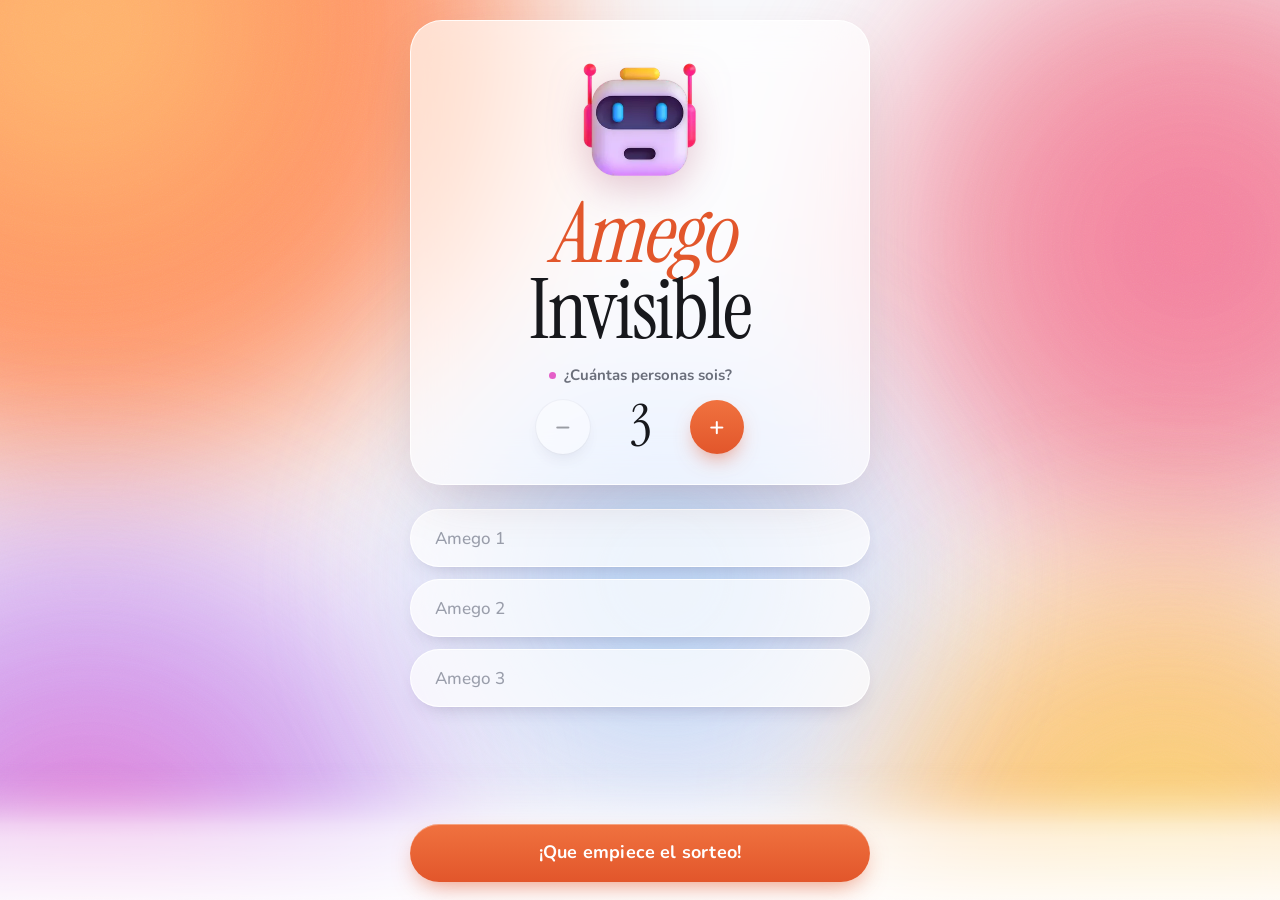
==== commit c8999085: "Amego Invisible: enlace Volver a empezar fuera de las tarjetas, opacidades al 5%, pantalla final y t" ====
--- a/friend/index.html
+++ b/friend/index.html
@@ -54,11 +54,11 @@
   main {
     position: relative; z-index: 1;
     min-height: 100vh; min-height: 100dvh;
-    display: flex; align-items: center; justify-content: center;
+    display: flex; flex-direction: column; align-items: center; justify-content: center;
     padding: max(20px, env(safe-area-inset-top)) max(16px, env(safe-area-inset-right))
              max(20px, env(safe-area-inset-bottom)) max(16px, env(safe-area-inset-left));
   }
-  main.top { align-items: flex-start; }
+  main.top { justify-content: flex-start; }
   .screen {
     width: 100%; max-width: 460px;
     display: flex; flex-direction: column; gap: 18px;
@@ -93,11 +93,12 @@
   .sr-only { position: absolute; width: 1px; height: 1px; padding: 0; margin: -1px; overflow: hidden; clip: rect(0,0,0,0); white-space: nowrap; border: 0; }
   h2 { font-size: clamp(36px, 11vw, 52px); line-height: .98; }
   p { margin: 0; color: var(--muted); font-weight: 500; }
-  .party { width: clamp(130px, 40vw, 170px); height: auto; pointer-events: none; -webkit-user-drag: none; }
+  #s-done h2 strong { font-weight: 400; -webkit-text-stroke: .03em currentColor; }
+  .party { width: clamp(104px, 32vw, 136px); height: auto; margin: 14px 0 10px; pointer-events: none; -webkit-user-drag: none; }
   .big-emoji { font-size: 60px; line-height: 1; }
 
   .mascot {
-    width: clamp(120px, 34vw, 160px); height: auto; margin-bottom: -2px;
+    width: clamp(96px, 27.2vw, 128px); height: auto; margin: 14px 0 8px;
     pointer-events: none; -webkit-user-drag: none;
     filter: drop-shadow(0 14px 18px rgba(160, 50, 90, .25));
     animation: bob 3.2s ease-in-out infinite;
@@ -135,10 +136,10 @@
   .slide.light .slide-label { color: var(--ink); }
   .slide.light .slide-arrow { color: var(--accent); }
   .slide.light .slide-fill { background: rgba(226, 86, 43, .14); }
-  .slide.light .slide-knob { background: rgba(226, 86, 43, .2); box-shadow: none; }
+  .slide.light .slide-knob { background: rgba(226, 86, 43, .05); box-shadow: none; }
   .slide-knob {
     position: absolute; left: var(--pad); top: var(--pad); width: var(--knob); height: var(--knob);
-    border: 0; border-radius: 50%; background: rgba(255, 255, 255, .8); font-size: 28px; line-height: 1; padding: 0;
+    border: 0; border-radius: 50%; background: rgba(255, 255, 255, .05); font-size: 28px; line-height: 1; padding: 0;
     display: flex; align-items: center; justify-content: center; cursor: grab; touch-action: none;
     box-shadow: 0 4px 12px -2px rgba(120, 40, 20, .45);
   }
@@ -238,10 +239,11 @@
   #result-lead { color: var(--ink); font-size: 19px; font-weight: 500; }
   #result-lead strong { font-weight: 800; }
   .restart {
-    appearance: none; background: none; border: 0; padding: 8px 12px; margin-top: 2px; cursor: pointer;
-    font: inherit; font-size: 13px; font-weight: 600; color: #9a9eab; text-decoration: underline; text-underline-offset: 3px;
-  }
-  .restart.confirm { color: #d63a55; }
+    appearance: none; background: none; border: 0; padding: 8px 12px; margin-top: 12px; cursor: pointer;
+    font: inherit; font-size: 14px; font-weight: 700; color: var(--accent); text-decoration: underline; text-underline-offset: 3px;
+  }
+  .restart[hidden] { display: none; }
+  .restart.confirm { color: var(--accent); }
   .secret {
     display: block; width: 100%; padding: 14px 20px; border-radius: 16px; font-weight: 700; color: #c23fa6;
     background: #fff; border: 0;
@@ -295,7 +297,6 @@
     </div>
     <div class="progress" id="progress" aria-hidden="true"></div>
     <div class="turn-count" id="turn-count"></div>
-    <button type="button" class="restart">Volver a empezar</button>
   </section>
 
   <!-- 3. Descubrimiento -->
@@ -310,23 +311,22 @@
       <div class="secret">¡Es un secreto! 🤫 No se lo digas a nadie.</div>
       <div class="slide light" id="hide" role="group" aria-label="Deslizar para ocultar el resultado">
         <div class="slide-fill"></div>
-        <span class="slide-label">Ocultar resultado</span>
+        <span class="slide-label">Desliza para ocultar</span>
         <span class="slide-arrow" aria-hidden="true"><svg viewBox="0 0 30 16" width="30" height="16" fill="none" stroke="currentColor" stroke-width="2.4" stroke-linecap="round" stroke-linejoin="round"><path d="M2 8h25M20 2l7 6-7 6"/></svg></span>
         <button type="button" class="slide-knob" id="knob-hide" aria-label="Deslizar hacia la derecha para ocultar el resultado">🔒</button>
       </div>
-      <button type="button" class="restart">Volver a empezar</button>
     </div>
   </section>
 
   <!-- 5. Fin -->
   <section id="s-done" class="screen center" hidden>
     <img class="party" id="party" alt="" width="248" height="246" src="[data-uri]" data-static="[data-uri]">
-    <h2>¡Amego Invisible organizado!</h2>
-    <p>Todos tienen ya a quién hacer su regalo.</p>
-    <p>Ahora solo queda mantener el secreto y preparar los regalos.</p>
+    <h2>¡<strong>Amego Invisible</strong> organizado!</h2>
+    <p>Todos ya saben a quién regalar: ahora toca guardar el secreto y preparar los regalos.</p>
     <button class="btn" id="again" type="button">Crear otro sorteo</button>
   </section>
 
+  <button type="button" class="restart" id="restart" hidden>Volver a empezar</button>
 </main>
 
 <!-- Botón fijo: fuera de las pantallas animadas para que position:fixed funcione -->
@@ -382,6 +382,7 @@
   function show(id) {
     screens.forEach((s) => { $(s).hidden = s !== id; });
     $('dock').hidden = id !== 's-setup';
+    $('restart').hidden = id !== 's-turn';   // en el resultado lo muestra reveal(); durante el dado y en el resto no
     document.querySelector('main').classList.toggle('top', id === 's-setup');
   }
 
@@ -583,6 +584,7 @@
     if (target.length > 16) out.classList.add('xlong');
     else if (target.length > 8) out.classList.add('long');
     $('rolling').hidden = true; $('result').hidden = false;
+    $('restart').hidden = false;
   }
 
   function hideResult() {
@@ -622,18 +624,18 @@
   $('go').addEventListener('click', start);
   $('again').addEventListener('click', reset);
   // «Volver a empezar»: a mitad de partida pide una segunda pulsación para no perder el sorteo sin querer.
-  document.querySelectorAll('.restart').forEach((btn) => {
+  (() => {
+    const btn = $('restart');
     let t = null;
+    const idle = () => { clearTimeout(t); btn.classList.remove('confirm'); btn.textContent = 'Volver a empezar'; };
     btn.addEventListener('click', () => {
-      if (btn.classList.contains('confirm')) {
-        clearTimeout(t);
-        document.querySelectorAll('.restart').forEach((x) => { x.classList.remove('confirm'); x.textContent = 'Volver a empezar'; });
-        resetAll(); return;
-      }
+      if (btn.classList.contains('confirm')) { idle(); resetAll(); return; }
       btn.classList.add('confirm'); btn.textContent = '¿Seguro? Toca otra vez para borrar el sorteo';
-      t = setTimeout(() => { btn.classList.remove('confirm'); btn.textContent = 'Volver a empezar'; }, 3500);
+      t = setTimeout(idle, 3500);
     });
-  });
+    // al cambiar de pantalla la confirmación pendiente se cancela
+    new MutationObserver(() => { if (btn.hidden) idle(); }).observe(btn, { attributes: true, attributeFilter: ['hidden'] });
+  })();
 
   document.addEventListener('visibilitychange', () => { if (document.hidden) privacyGuard(); });
   window.addEventListener('pagehide', privacyGuard);
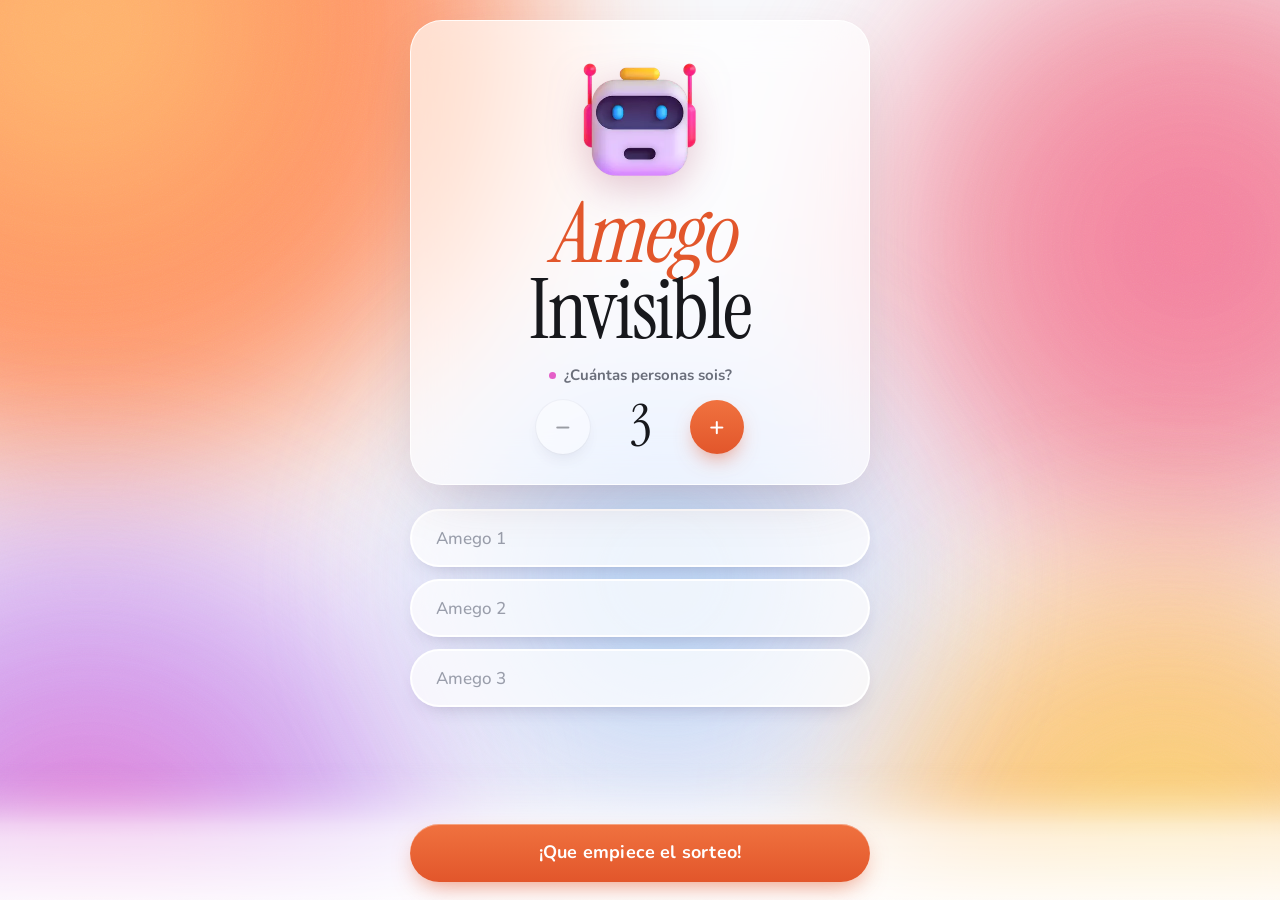
==== commit 03ece68d: "Amego Invisible: nombres Capitalizados, aviso de error evidente, texto resumido y flechas mas grande" ====
--- a/friend/index.html
+++ b/friend/index.html
@@ -122,10 +122,10 @@
     position: relative; flex: 1; text-align: center; color: #fff; font-weight: 700; font-size: 17px; line-height: 1.2;
     padding: 12px 18px 12px calc(var(--knob) + var(--pad) * 2 + 4px); pointer-events: none; overflow-wrap: anywhere;
   }
-    .slide-label { padding-right: 62px; }
+    .slide-label { padding-right: 76px; }
   /* flecha que se «dibuja» de izquierda a derecha, tipo cortinilla */
-  .slide-arrow { position: absolute; right: 22px; top: 50%; margin-top: -8px; width: 30px; height: 16px; color: #fff; pointer-events: none; }
-  .slide-arrow svg { display: block; animation: wipe 2s cubic-bezier(.65, 0, .35, 1) infinite; }
+  .slide-arrow { position: absolute; right: 18px; top: 50%; margin-top: -12px; width: 46px; height: 24px; color: #fff; pointer-events: none; }
+  .slide-arrow svg { display: block; width: 100%; height: 100%; opacity: .75; animation: wipe 2s cubic-bezier(.65, 0, .35, 1) infinite; }
   @keyframes wipe {
     0%   { clip-path: inset(0 100% 0 0); }
     45%  { clip-path: inset(0 0 0 0); }
@@ -187,15 +187,27 @@
   .names { margin-top: 6px; display: flex; flex-direction: column; gap: 12px; }
   .names input {
     width: 100%; height: 58px; padding: 0 24px;
-    border: 1.5px solid rgba(255,255,255,.9); border-radius: 999px;
+    border: 2px solid rgba(255,255,255,.9); border-radius: 999px;
     background: rgba(255,255,255,.72); color: var(--ink); font: inherit; font-size: 17px; font-weight: 600;
     box-shadow: 0 8px 22px -14px rgba(60,40,90,.45);
     outline: none; transition: box-shadow .2s, border-color .2s, background .2s;
   }
   .names input::placeholder { color: #9a9eab; font-weight: 500; }
+  .names input:hover { border-color: var(--accent); }
   .names input:focus { background: #fff; border-color: var(--accent); box-shadow: 0 0 0 4px rgba(226,86,43,.16), 0 10px 26px -14px rgba(226,86,43,.5); }
   .names input.bad { border-color: #e23d5a; box-shadow: 0 0 0 4px rgba(226,61,90,.16); }
-  .error { min-height: 22px; color: #d63a55; font-size: 15px; font-weight: 700; text-align: center; text-shadow: 0 1px 8px rgba(255,255,255,.9); }
+  .error { min-height: 22px; text-align: center; }
+  .error:not(:empty) {
+    display: inline-flex; align-items: center; justify-content: center; gap: 8px; align-self: center; max-width: 100%;
+    padding: 10px 18px 10px 12px; border-radius: 14px; background: #d63a55; color: #fff;
+    font-size: 15px; font-weight: 800; line-height: 1.2; text-align: center;
+    box-shadow: 0 10px 22px -8px rgba(214, 58, 85, .6); animation: shake .4s ease;
+  }
+  .error:not(:empty)::before {
+    content: "!"; flex: none; display: inline-flex; align-items: center; justify-content: center;
+    width: 22px; height: 22px; border-radius: 50%; background: #fff; color: #d63a55; font-weight: 900;
+  }
+  @keyframes shake { 0%, 100% { transform: translateX(0); } 20% { transform: translateX(-7px); } 40% { transform: translateX(6px); } 60% { transform: translateX(-4px); } 80% { transform: translateX(3px); } }
 
   .dock {
     position: fixed; left: 0; right: 0; bottom: 0; z-index: 5;
@@ -308,7 +320,7 @@
     <div id="result" class="screen center" style="animation:none;max-width:none" hidden>
       <p id="result-lead"></p>
       <div class="result-name" id="result-name"></div>
-      <div class="secret">¡Es un secreto! 🤫 No se lo digas a nadie.</div>
+      <div class="secret">¡Es un secreto! 🤫 No se lo digas a nadie</div>
       <div class="slide light" id="hide" role="group" aria-label="Deslizar para ocultar el resultado">
         <div class="slide-fill"></div>
         <span class="slide-label">Desliza para ocultar</span>
@@ -407,7 +419,11 @@
       inp.setAttribute('data-form-type', 'other');
       inp.autocapitalize = 'words'; inp.spellcheck = false;
       inp.enterKeyHint = i === draft.length - 1 ? 'done' : 'next';
-      inp.addEventListener('input', () => {
+      inp.addEventListener('input', (e) => {
+        if (!e.isComposing) {
+          const pos = inp.selectionStart, nv = nameCase(inp.value);
+          if (nv !== inp.value) { inp.value = nv; try { inp.setSelectionRange(pos, pos); } catch (_) {} }
+        }
         draft[i] = inp.value; inp.classList.remove('bad'); $('error').textContent = '';
       });
       inp.addEventListener('keydown', (e) => {
@@ -431,21 +447,21 @@
   }
   const norm = (s) => s.normalize('NFC').trim().replace(/\s+/g, ' ');
   // Mayúscula inicial en cada palabra del nombre («juan» → «Juan», «maría josé» → «María José»).
-  const cap = (s) => s.replace(/(^|\s)(\S)/gu, (_, sp, ch) => sp + ch.toLocaleUpperCase('es'));
+  const nameCase = (s) => s.replace(/\S+/gu, (w) => { const [f, ...r] = [...w]; return f.toLocaleUpperCase('es') + r.join('').toLocaleLowerCase('es'); });
   const key = (s) => norm(s).toLocaleLowerCase('es');
 
   function validate() {
     const inputs = [...$('names').children];
     inputs.forEach((i) => i.classList.remove('bad'));
-    if (draft.length < MIN) return 'Se necesitan al menos 3 participantes.';
+    if (draft.length < MIN) return 'Se necesitan al menos 3 participantes';
     const empty = draft.findIndex((v) => !norm(v));
-    if (empty >= 0) { inputs[empty].classList.add('bad'); inputs[empty].focus(); return 'Falta algún nombre.'; }
+    if (empty >= 0) { inputs[empty].classList.add('bad'); inputs[empty].focus(); return 'Falta algún nombre'; }
     const seen = new Map();
     for (let i = 0; i < draft.length; i++) {
       const k = key(draft[i]);
       if (seen.has(k)) {
         inputs[i].classList.add('bad'); inputs[seen.get(k)].classList.add('bad'); inputs[i].focus();
-        return 'Hay nombres repetidos: «' + norm(draft[i]) + '».';
+        return 'Hay nombres repetidos: «' + nameCase(norm(draft[i])) + '»';
       }
       seen.set(k, i);
     }
@@ -458,7 +474,7 @@
     const err = validate();
     $('error').textContent = err;
     if (err) return;
-    names = draft.map((v) => cap(norm(v)));
+    names = draft.map((v) => nameCase(norm(v)));
     assign = derangement(names.length);   // todo el sorteo se decide aquí, una sola vez
     turn = 0;
     document.activeElement && document.activeElement.blur();
@@ -475,7 +491,7 @@
     $('turn-title').replaceChildren(turn === 0 ? 'Es el turno de ' : 'Ahora le toca a ', strong(name));
     $('turn-text').replaceChildren(
       'Pásale el móvil a ', strong(name),
-      turn === 0 ? ' para que descubra a quién tiene que hacer su regalo.' : '.'
+      turn === 0 ? ' para que descubra su amego.' : '.'
     );
     const label = $('roll-label');
     label.textContent = 'Desliza para descubrir';
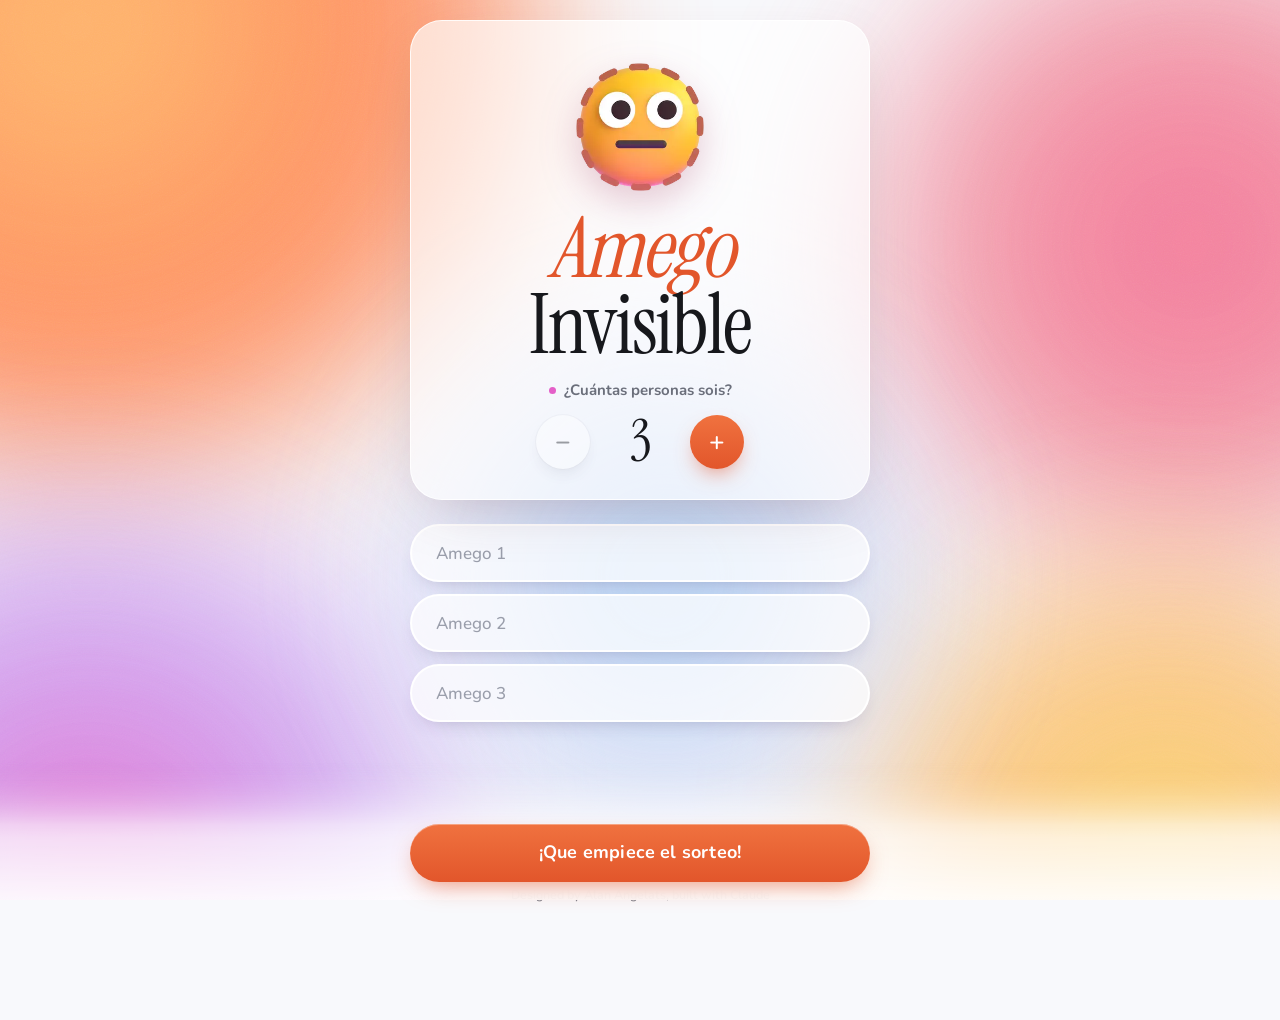
==== commit ff3710ae: "Amego Invisible: carita animada, SEO (meta, OG, JSON-LD, canonical), enlace de autor Co-Authored-By:" ====
--- a/friend/index.html
+++ b/friend/index.html
@@ -4,9 +4,31 @@
 <meta charset="utf-8">
 <meta name="viewport" content="width=device-width, initial-scale=1, viewport-fit=cover">
 <meta name="theme-color" content="#f8f9fc">
-<meta name="robots" content="noindex">
-<title>Amego Invisible</title>
-<link rel="icon" type="image/png" href="[data-uri]">
+<title>Amego Invisible · Sorteo de amigo invisible online gratis</title>
+<meta name="description" content="Amego Invisible: sorteo de amigo invisible online, gratis y sin registro. Un solo móvil, cada persona descubre a quién regala y lo oculta. Sin repeticiones ni autoregalos.">
+<meta name="robots" content="index, follow, max-image-preview:large">
+<meta name="author" content="Alan Angelats">
+<link rel="canonical" href="https://alanangelats.github.io/friend/">
+<link rel="alternate" hreflang="es" href="https://alanangelats.github.io/friend/">
+<link rel="alternate" hreflang="x-default" href="https://alanangelats.github.io/friend/">
+<meta property="og:type" content="website">
+<meta property="og:site_name" content="Amego Invisible">
+<meta property="og:locale" content="es_ES">
+<meta property="og:title" content="Amego Invisible · Sorteo de amigo invisible online">
+<meta property="og:description" content="Sorteo de amigo invisible gratis y sin registro, con un solo móvil. Cada persona descubre a quién regala y lo oculta.">
+<meta property="og:url" content="https://alanangelats.github.io/friend/">
+<meta property="og:image" content="https://alanangelats.github.io/friend/og-image.png">
+<meta property="og:image:width" content="1200">
+<meta property="og:image:height" content="630">
+<meta property="og:image:alt" content="Amego Invisible, sorteo de amigo invisible online">
+<meta name="twitter:card" content="summary_large_image">
+<meta name="twitter:title" content="Amego Invisible · Sorteo de amigo invisible online">
+<meta name="twitter:description" content="Sorteo de amigo invisible gratis y sin registro, con un solo móvil.">
+<meta name="twitter:image" content="https://alanangelats.github.io/friend/og-image.png">
+<meta name="application-name" content="Amego Invisible">
+<meta name="apple-mobile-web-app-title" content="Amego Invisible">
+<script type="application/ld+json">{"@context": "https://schema.org", "@type": "WebApplication", "name": "Amego Invisible", "alternateName": ["Amigo invisible online", "Sorteo de amigo invisible"], "url": "https://alanangelats.github.io/friend/", "description": "Amego Invisible: sorteo de amigo invisible online, gratis y sin registro. Un solo móvil, cada persona descubre a quién regala y lo oculta. Sin repeticiones ni autoregalos.", "inLanguage": "es", "applicationCategory": "GameApplication", "operatingSystem": "Cualquiera (navegador web)", "browserRequirements": "Requiere JavaScript", "isAccessibleForFree": true, "offers": {"@type": "Offer", "price": "0", "priceCurrency": "EUR"}, "image": "https://alanangelats.github.io/friend/og-image.png", "author": {"@type": "Person", "name": "Alan Angelats", "url": "https://alanangelats.github.io/"}}</script>
+<link rel="icon" type="image/png" sizes="64x64" href="[data-uri]">
 <link rel="apple-touch-icon" href="apple-touch-icon.png">
 <style>
   /* Fuentes incrustadas: Instrument Serif (titulares) y Nunito (texto), licencia OFL */
@@ -59,6 +81,11 @@
              max(20px, env(safe-area-inset-bottom)) max(16px, env(safe-area-inset-left));
   }
   main.top { justify-content: flex-start; }
+  main { min-height: calc(100vh - 52px); min-height: calc(100dvh - 52px); }
+  .foot { position: relative; z-index: 1; height: 46px; display: flex; align-items: flex-start; justify-content: center; padding: 6px 16px 0; box-sizing: content-box; }
+  main.top + .foot { padding-bottom: 96px; }
+  .foot a { font-size: 12.5px; font-weight: 600; color: var(--muted, #6b6f7b); text-decoration: none; opacity: .85; padding: 8px 6px; border-radius: 8px; }
+  .foot a:hover, .foot a:focus-visible { color: var(--accent); text-decoration: underline; text-underline-offset: 3px; opacity: 1; }
   .screen {
     width: 100%; max-width: 460px;
     display: flex; flex-direction: column; gap: 18px;
@@ -278,12 +305,13 @@
 <body>
 <div class="aurora" aria-hidden="true"><i class="blob b1"></i><i class="blob b2"></i><i class="blob b3"></i><i class="blob b4"></i><i class="blob b5"></i><div class="grain"></div></div>
 <main>
+  <p class="sr-only">Amego Invisible es un sorteo de amigo invisible online, gratis y sin registro. Añade a los participantes (mínimo 3), pasa el móvil y cada persona descubre a quién le toca regalar y lo oculta. Nadie se regala a sí mismo y los resultados no se guardan.</p>
 
   <!-- 1. Configuración -->
   <section id="s-setup" class="screen">
     <div class="head">
-      <img class="mascot" id="mascot" alt="" width="255" height="225" src="[data-uri]" data-static="[data-uri]">
-      <h1 id="title"><span class="w1 hl">Amego</span><span class="w2">Invisible</span></h1>
+      <img class="mascot" id="mascot" alt="" width="238" height="238" src="[data-uri]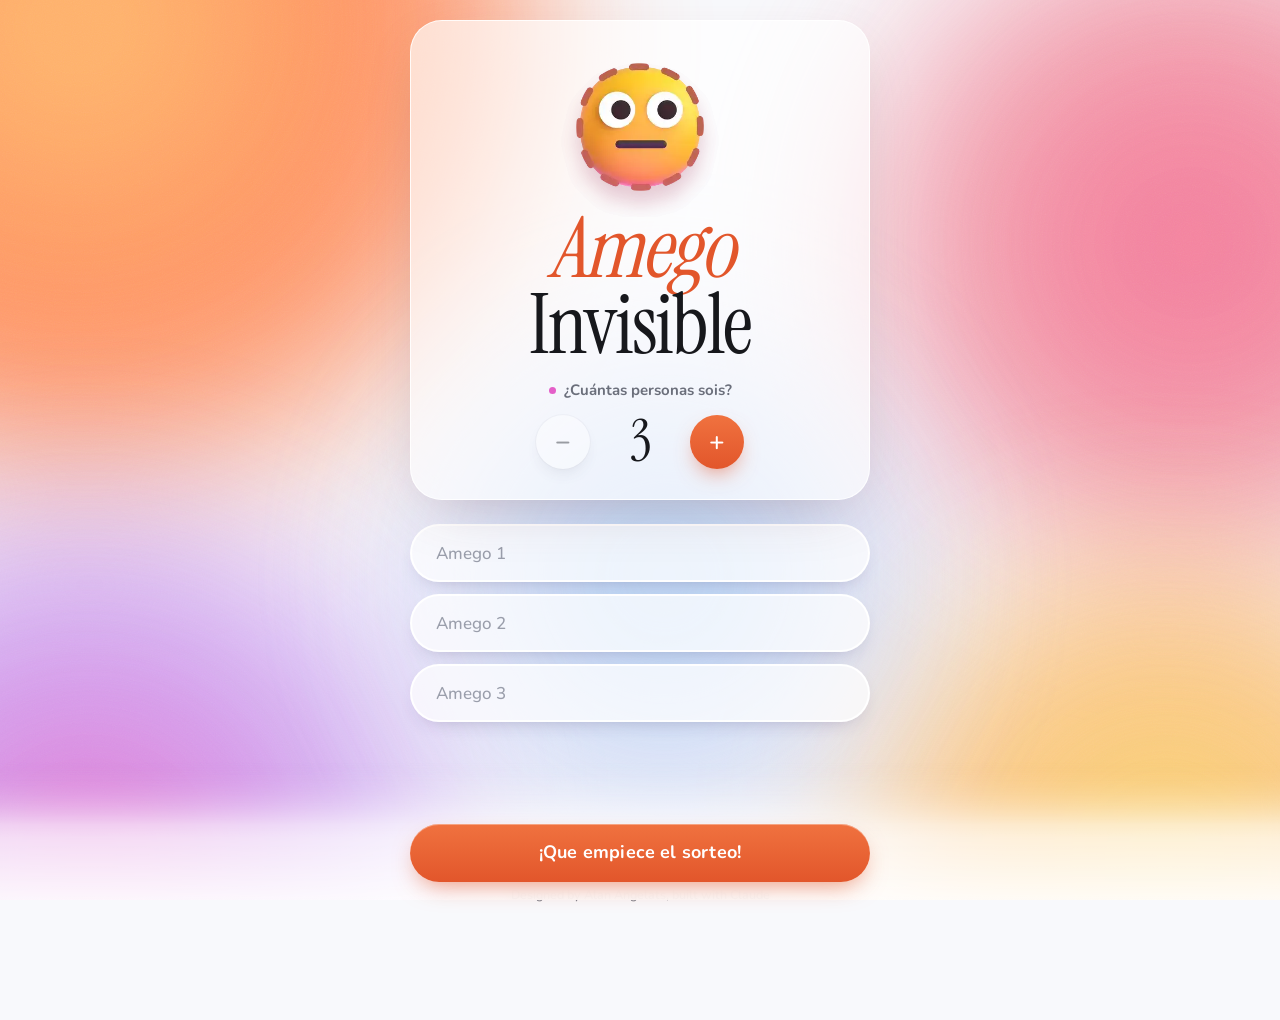
==== commit 0e1b1440: "Carita: sombra integrada en la animación (sin cuadro en iOS) Co-Authored-By: Claude Sonnet 5.5 <nore" ====
--- a/friend/index.html
+++ b/friend/index.html
@@ -125,9 +125,8 @@
   .big-emoji { font-size: 60px; line-height: 1; }
 
   .mascot {
-    width: clamp(96px, 27.2vw, 128px); height: auto; margin: 14px 0 8px;
+    width: clamp(135px, 38.2vw, 180px); height: auto; margin: calc(14px - 26px) 0 calc(8px - 26px);
     pointer-events: none; -webkit-user-drag: none;
-    filter: drop-shadow(0 14px 18px rgba(160, 50, 90, .25));
     animation: bob 3.2s ease-in-out infinite;
   }
   @keyframes bob { 0%, 100% { transform: translateY(0) rotate(-1.5deg); } 50% { transform: translateY(-6px) rotate(1.5deg); } }
@@ -310,7 +309,7 @@
   <!-- 1. Configuración -->
   <section id="s-setup" class="screen">
     <div class="head">
-      <img class="mascot" id="mascot" alt="" width="238" height="238" src="[data-uri]" data-static="[data-uri]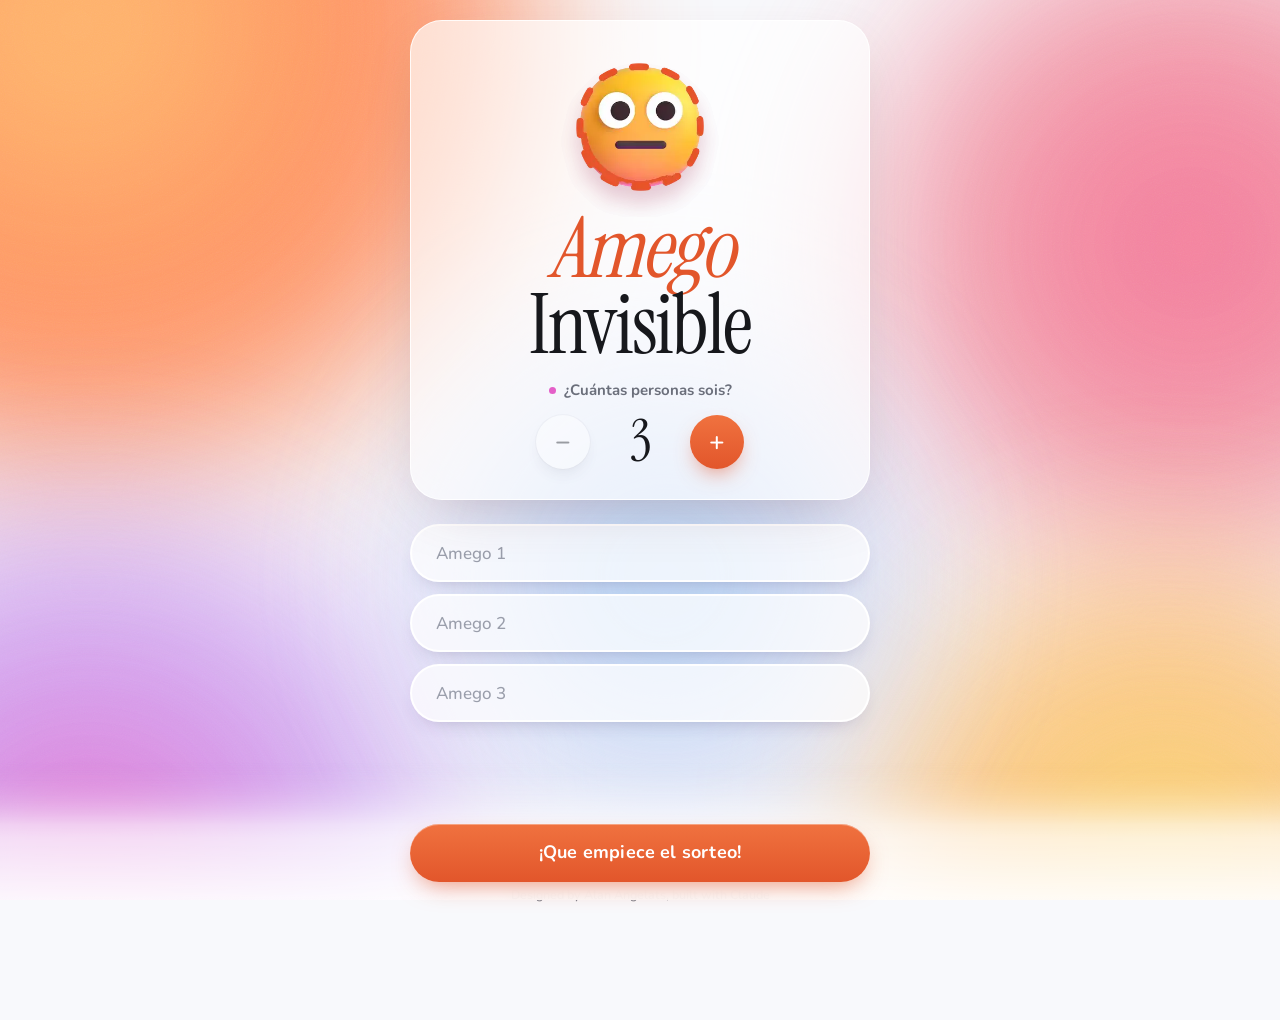
==== commit 261f9609: "Carita: borde en naranja de marca Co-Authored-By: Claude Sonnet 5.5 <noreply@anthropic.com> Claude-S" ====
--- a/friend/index.html
+++ b/friend/index.html
@@ -309,7 +309,7 @@
   <!-- 1. Configuración -->
   <section id="s-setup" class="screen">
     <div class="head">
-      <img class="mascot" id="mascot" alt="" width="334" height="334" src="[data-uri]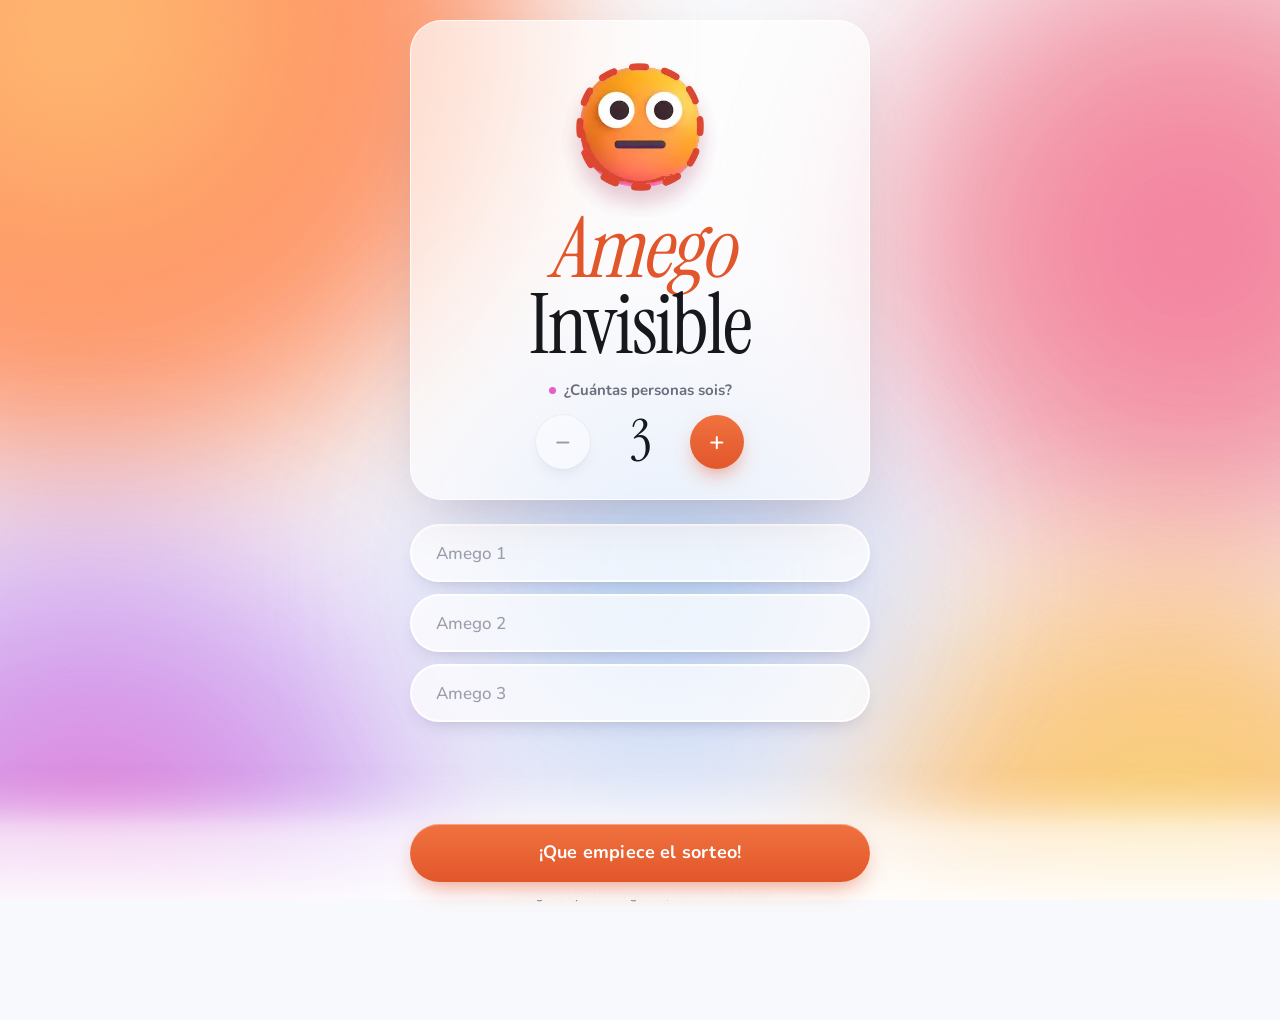
